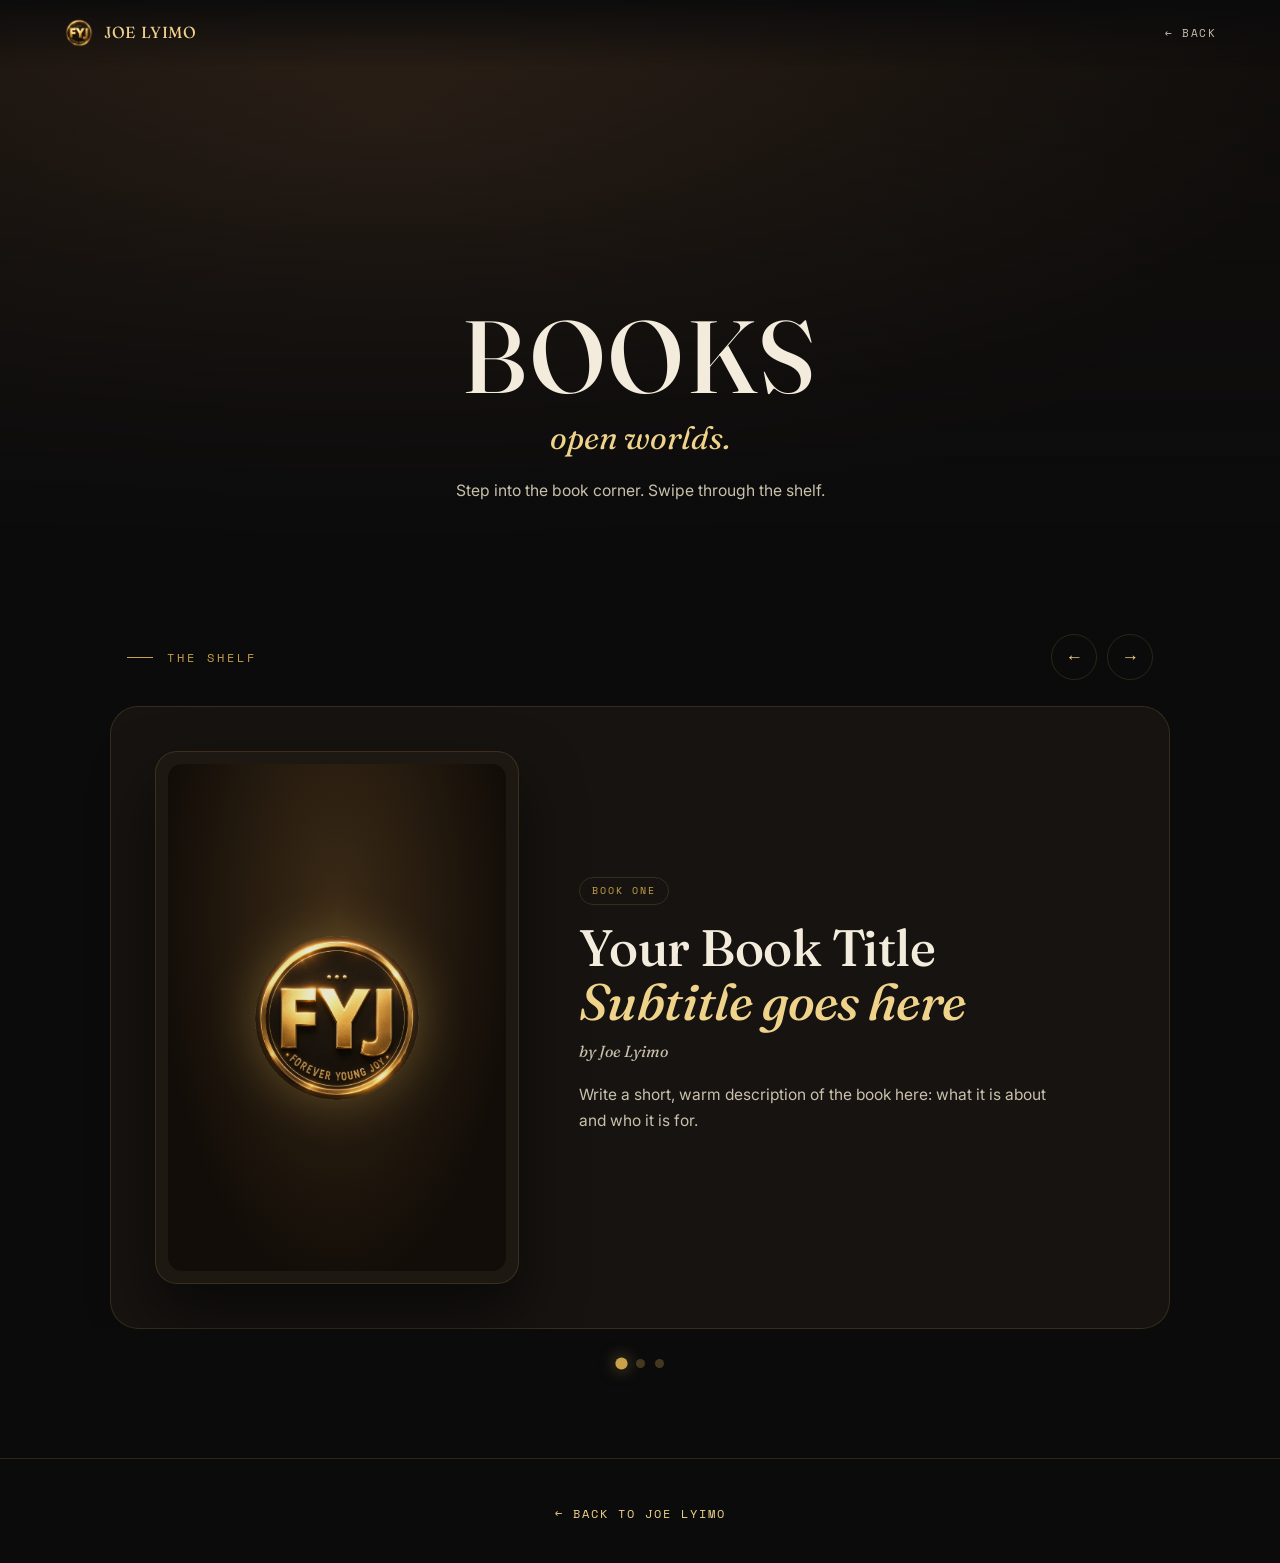
==== books.html @ fc8d6284 "Add files via upload" ====
<!DOCTYPE html>
<html lang="en">
<head>
<meta charset="UTF-8">
<meta name="viewport" content="width=device-width, initial-scale=1.0">
<title>The Book Corner — Joe Lyimo | FYJ</title>
<meta name="description" content="The Book Corner by Joe Lyimo (FYJ). Open worlds, one book at a time.">
<meta property="og:title" content="The Book Corner — Joe Lyimo | FYJ">
<meta property="og:image" content="assets/fyj-mark.png">

<link href="https://fonts.googleapis.com/css2?family=Fraunces:opsz,wght@9..144,300;9..144,400;9..144,500;9..144,600;9..144,700&family=Inter:wght@300;400;500;600&family=Space+Mono:wght@400;700&display=swap" rel="stylesheet">

<style>
:root{
--ink:#0b0b0c;
--panel:#161310;
--gold:#c9a24b;
--gold-bright:#f0d38a;
--bone:#f3ecdd;
--bone-dim:#c9c0ac;
--line:rgba(201,162,75,0.18);
}
*{margin:0;padding:0;box-sizing:border-box;}
html{scroll-behavior:smooth;}
body{background:var(--ink);color:var(--bone);font-family:'Inter',sans-serif;line-height:1.7;overflow-x:hidden;}
img{max-width:100%;display:block;}
h1,h2,h3{font-family:'Fraunces',serif;font-weight:500;letter-spacing:-0.01em;}

/* NAV */
.nav{
position:fixed;top:0;left:0;right:0;z-index:500;
display:flex;justify-content:space-between;align-items:center;
padding:18px 5%;
background:linear-gradient(180deg,rgba(11,11,12,0.92),transparent);
backdrop-filter:blur(6px);
}
.nav .mark{display:flex;align-items:center;gap:10px;text-decoration:none;color:var(--gold-bright);font-family:'Fraunces',serif;letter-spacing:0.04em;}
.nav .mark img{width:30px;height:30px;}
.nav .back{font-family:'Space Mono',monospace;font-size:0.7rem;letter-spacing:1.5px;text-transform:uppercase;color:var(--bone-dim);text-decoration:none;transition:.3s;}
.nav .back:hover{color:var(--gold-bright);}

/* BANNER */
.banner{
position:relative;
min-height:62vh;
display:flex;flex-direction:column;align-items:center;justify-content:center;
text-align:center;
padding:120px 6% 60px;
background:
linear-gradient(180deg,rgba(11,11,12,0.45) 0%,rgba(11,11,12,0.95) 100%),
url('assets/books-hero.jpg') center/cover no-repeat,
radial-gradient(ellipse at 30% 20%,#4a3320,#17110b 70%);
}
.banner .mark-spin{
width:clamp(110px,24vw,170px);
margin-bottom:18px;
filter:drop-shadow(0 0 35px rgba(201,162,75,0.45));
animation:spin 32s linear infinite;
}
@keyframes spin{to{transform:rotate(360deg);}}
.banner h1{font-size:clamp(3.2rem,11vw,6.4rem);line-height:0.95;letter-spacing:0.03em;}
.banner .sub{font-style:italic;font-family:'Fraunces',serif;color:var(--gold-bright);font-size:clamp(1.3rem,3.4vw,2rem);margin-top:6px;}
.banner .line{color:var(--bone-dim);margin-top:12px;max-width:460px;font-size:0.98rem;}

.rise{opacity:0;transform:translateY(22px);animation:rise 1.1s ease forwards;}
.rise.d1{animation-delay:.15s}.rise.d2{animation-delay:.4s}.rise.d3{animation-delay:.65s}.rise.d4{animation-delay:.9s}
@keyframes rise{to{opacity:1;transform:translateY(0);}}

/* SLIDER */
.shelf{padding:70px 0 90px;position:relative;}
.shelf-head{display:flex;justify-content:space-between;align-items:center;max-width:1180px;margin:0 auto 26px;padding:0 6%;}
.eyebrow{font-family:'Space Mono',monospace;font-size:0.72rem;letter-spacing:3px;text-transform:uppercase;color:var(--gold);display:flex;align-items:center;gap:14px;}
.eyebrow::before{content:'';width:26px;height:1px;background:var(--gold);}
.arrows{display:flex;gap:10px;}
.arrows button{
width:46px;height:46px;border-radius:50%;
background:transparent;border:1px solid var(--line);color:var(--gold-bright);
font-size:1.1rem;cursor:pointer;transition:.3s;
}
.arrows button:hover{border-color:var(--gold);background:rgba(201,162,75,0.1);}

.track{
display:flex;
overflow-x:auto;
scroll-snap-type:x mandatory;
scroll-behavior:smooth;
-webkit-overflow-scrolling:touch;
scrollbar-width:none;
}
.track::-webkit-scrollbar{display:none;}

.slide{
flex:0 0 100%;
scroll-snap-align:center;
display:flex;justify-content:center;
padding:0 5%;
}

.book{
width:100%;max-width:1060px;
display:grid;
grid-template-columns:minmax(220px,0.8fr) 1.2fr;
gap:clamp(24px,5vw,60px);
align-items:center;
padding:clamp(22px,4vw,44px);
background:var(--panel);
border:1px solid var(--line);
}

.cover-frame{
padding:12px;
border:1px solid var(--line);
background:rgba(201,162,75,0.04);
box-shadow:0 30px 60px rgba(0,0,0,0.5);
}
.cover{
aspect-ratio:2/3;
width:100%;
display:flex;align-items:center;justify-content:center;
background:radial-gradient(ellipse at 50% 30%,#3b2a16,#120d08 75%);
overflow:hidden;
}
.cover img.real{width:100%;height:100%;object-fit:cover;}
.cover img.ph{width:55%;opacity:0.9;filter:drop-shadow(0 0 25px rgba(201,162,75,0.4));}

.tag{
display:inline-block;
font-family:'Space Mono',monospace;font-size:0.65rem;letter-spacing:2px;text-transform:uppercase;
color:var(--gold);border:1px solid var(--line);padding:4px 12px;margin-bottom:16px;
}
.book h2{font-size:clamp(2rem,5vw,3.2rem);line-height:1.05;}
.book h2 em{display:block;color:var(--gold-bright);font-style:italic;}
.by{font-style:italic;font-family:'Fraunces',serif;color:var(--bone-dim);margin:10px 0 16px;}
.blurb{color:var(--bone-dim);font-size:0.97rem;max-width:480px;}
.actions{display:flex;gap:12px;flex-wrap:wrap;margin-top:26px;}
.btn{
display:inline-block;padding:14px 26px;
font-family:'Space Mono',monospace;font-size:0.72rem;letter-spacing:1.5px;text-transform:uppercase;
text-decoration:none;border:1px solid var(--gold);transition:.3s;
}
.btn-gold{background:var(--gold);color:var(--ink);}
.btn-gold:hover{background:var(--gold-bright);border-color:var(--gold-bright);}
.btn-ghost{color:var(--gold-bright);}
.btn-ghost:hover{background:rgba(201,162,75,0.1);}

.dots{display:flex;justify-content:center;gap:10px;margin-top:30px;}
.dots button{
width:9px;height:9px;border-radius:50%;border:0;cursor:pointer;
background:rgba(201,162,75,0.3);transition:.3s;
}
.dots button.on{background:var(--gold);transform:scale(1.35);box-shadow:0 0 12px rgba(201,162,75,0.6);}

/* modern rounded edges */
.book{border-radius:28px;}
.cover-frame{border-radius:22px;}
.cover{border-radius:14px;}
.btn{border-radius:100px;}
.tag{border-radius:100px;}

.foot{padding:40px 6% 36px;text-align:center;border-top:1px solid var(--line);}
.foot a{font-family:'Space Mono',monospace;font-size:0.72rem;letter-spacing:2px;text-transform:uppercase;color:var(--gold-bright);text-decoration:none;}

@media(max-width:760px){
.book{grid-template-columns:1fr;text-align:center;}
.cover-frame{max-width:240px;margin:0 auto;}
.blurb{margin:0 auto;}
.actions{justify-content:center;}
.slide{padding:0 4%;}
}
@media(prefers-reduced-motion:reduce){*{animation:none !important;}.rise{opacity:1;transform:none;}}
</style>
</head>
<body>

<nav class="nav">
<a href="joe.html" class="mark"><img src="assets/fyj-mark.png" alt="FYJ">JOE LYIMO</a>
<a href="joe.html#worlds" class="back">← Back</a>
</nav>

<header class="banner">
<img src="assets/fyj-mark.png" alt="FYJ" class="mark-spin rise d1">
<h1 class="rise d2">BOOKS</h1>
<div class="sub rise d3">open worlds.</div>
<p class="line rise d4">Step into the book corner. Swipe through the shelf.</p>
</header>

<section class="shelf">
<div class="shelf-head">
<div class="eyebrow">The Shelf</div>
<div class="arrows">
<button id="prev" aria-label="Previous book">←</button>
<button id="next" aria-label="Next book">→</button>
</div>
</div>

<div class="track" id="track"></div>
<div class="dots" id="dots"></div>
</section>

<div class="foot"><a href="joe.html">← Back to Joe Lyimo</a></div>

<script>
/* ===== ADD YOUR BOOKS HERE =====
   Copy one block per book. cover: path to the cover image (leave "" to show the FYJ mark).
   buy / more: links (leave "" to hide the button). */
var BOOKS = [
  {
    tag: "Book One",
    title: "Your Book Title",
    subtitle: "Subtitle goes here",
    author: "by Joe Lyimo",
    blurb: "Write a short, warm description of the book here: what it is about and who it is for.",
    cover: "",
    buy: "",
    buyLabel: "Get the book",
    more: ""
  },
  {
    tag: "Book Two",
    title: "Another Title",
    subtitle: "Subtitle goes here",
    author: "by Joe Lyimo",
    blurb: "A few sentences about the second book.",
    cover: "",
    buy: "",
    buyLabel: "Get the book",
    more: ""
  },
  {
    tag: "Coming Soon",
    title: "The Next One",
    subtitle: "In the making",
    author: "by Joe Lyimo",
    blurb: "A glimpse of what is coming next.",
    cover: "",
    buy: "",
    buyLabel: "Get the book",
    more: ""
  }
];

(function(){
  var track = document.getElementById('track');
  var dots = document.getElementById('dots');

  BOOKS.forEach(function(b, i){
    var coverHtml = b.cover
      ? '<img class="real" src="'+b.cover+'" alt="'+b.title+' cover">'
      : '<img class="ph" src="assets/fyj-mark.png" alt="FYJ">';
    var actions = '';
    if(b.buy)  actions += '<a class="btn btn-gold" href="'+b.buy+'" target="_blank">'+(b.buyLabel||'Get the book')+'</a>';
    if(b.more) actions += '<a class="btn btn-ghost" href="'+b.more+'" target="_blank">Read more ↓</a>';

    var slide = document.createElement('div');
    slide.className = 'slide';
    slide.innerHTML =
      '<article class="book">' +
        '<div class="cover-frame"><div class="cover">'+coverHtml+'</div></div>' +
        '<div>' +
          '<span class="tag">'+b.tag+'</span>' +
          '<h2>'+b.title+'<em>'+b.subtitle+'</em></h2>' +
          '<div class="by">'+b.author+'</div>' +
          '<p class="blurb">'+b.blurb+'</p>' +
          '<div class="actions">'+actions+'</div>' +
        '</div>' +
      '</article>';
    track.appendChild(slide);

    var d = document.createElement('button');
    d.setAttribute('aria-label','Go to book '+(i+1));
    d.addEventListener('click', function(){ go(i); });
    dots.appendChild(d);
  });

  var current = 0;
  function go(i){
    current = Math.max(0, Math.min(BOOKS.length-1, i));
    track.scrollTo({left: current * track.clientWidth, behavior:'smooth'});
  }
  function mark(){
    var i = Math.round(track.scrollLeft / track.clientWidth);
    current = i;
    Array.prototype.forEach.call(dots.children, function(el, k){ el.classList.toggle('on', k===i); });
  }
  track.addEventListener('scroll', function(){ window.requestAnimationFrame(mark); });
  document.getElementById('prev').addEventListener('click', function(){ go(current-1); });
  document.getElementById('next').addEventListener('click', function(){ go(current+1); });
  document.addEventListener('keydown', function(e){
    if(e.key==='ArrowRight') go(current+1);
    if(e.key==='ArrowLeft')  go(current-1);
  });
  window.addEventListener('resize', function(){ track.scrollLeft = current * track.clientWidth; });
  mark();
})();
</script>
</body>
</html>
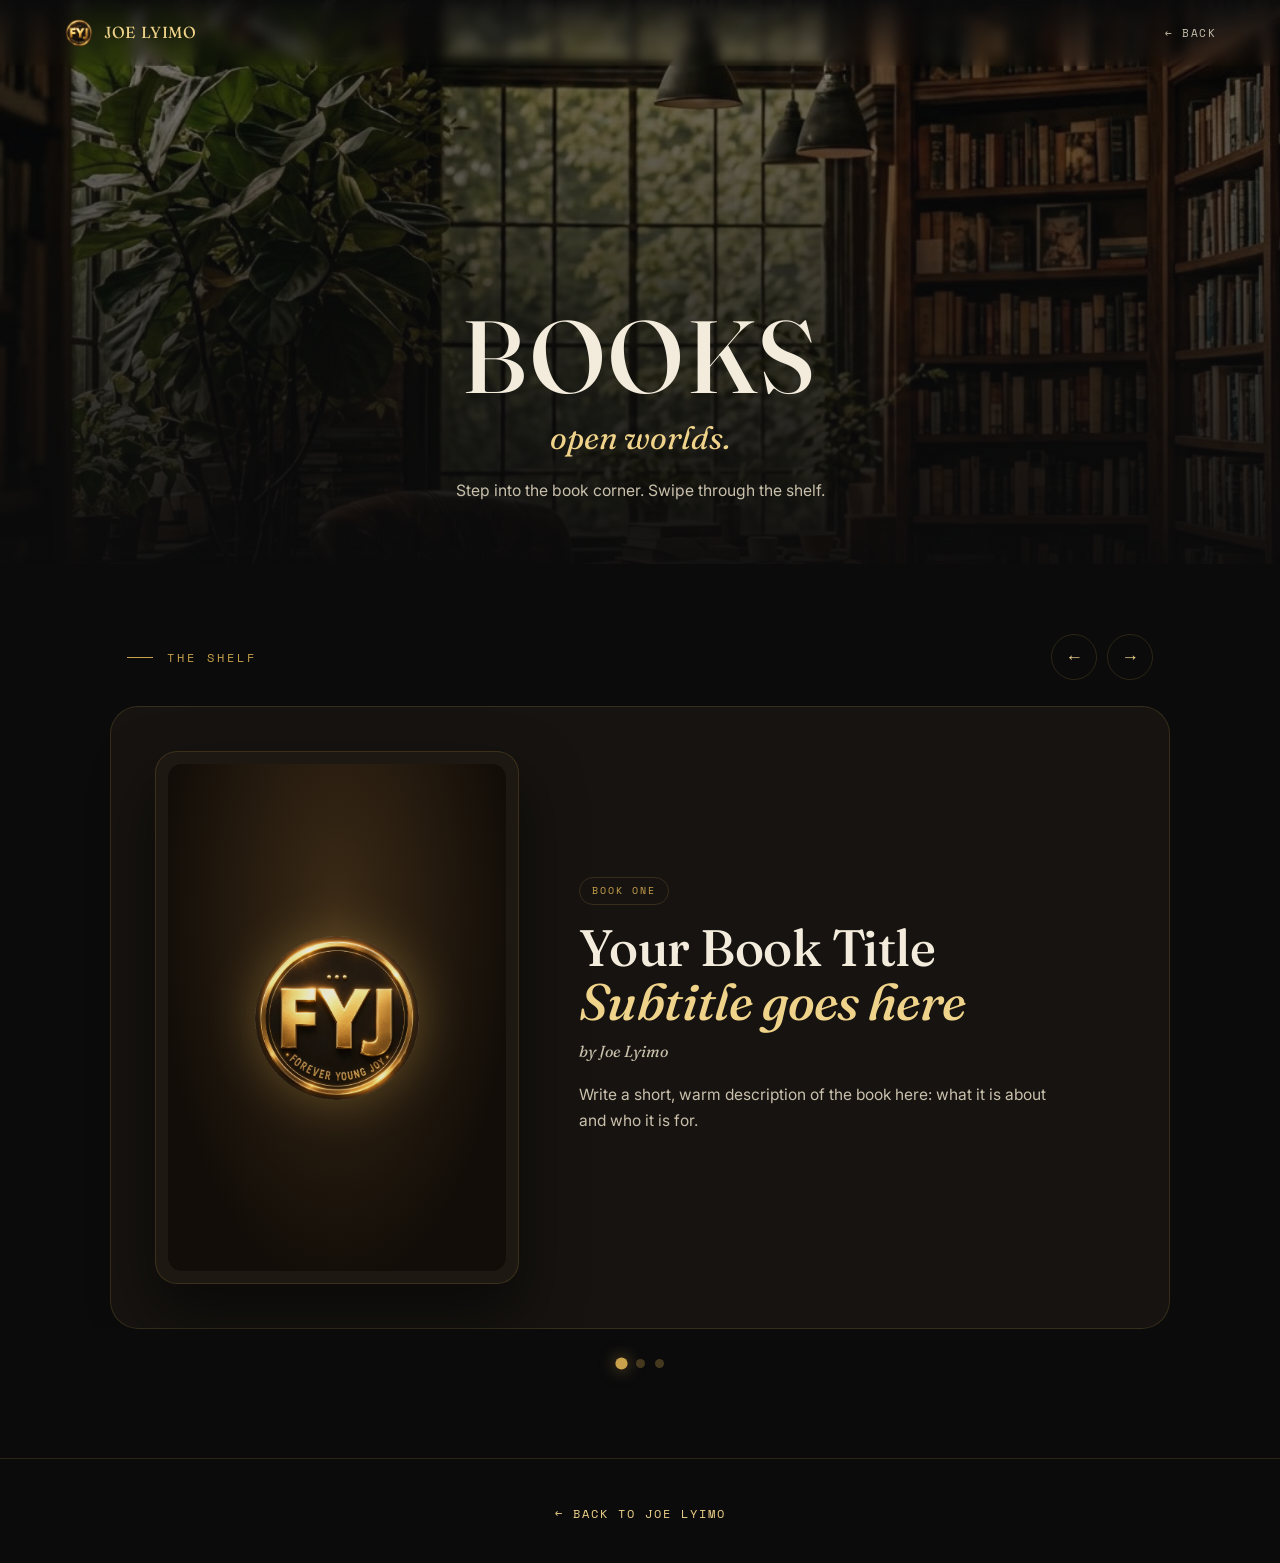
==== commit b3dfcf0d: "Add files via upload" ====
--- a/books.html
+++ b/books.html
@@ -3,10 +3,37 @@
 <head>
 <meta charset="UTF-8">
 <meta name="viewport" content="width=device-width, initial-scale=1.0">
-<title>The Book Corner — Joe Lyimo | FYJ</title>
-<meta name="description" content="The Book Corner by Joe Lyimo (FYJ). Open worlds, one book at a time.">
-<meta property="og:title" content="The Book Corner — Joe Lyimo | FYJ">
-<meta property="og:image" content="assets/fyj-mark.png">
+<title>The Book Corner — Books by Joe Lyimo (FYJ) | Open Worlds</title>
+<meta name="description" content="The Book Corner by Joe Lyimo (FYJ, Forever Young Joy). Browse his books, poetry and writing. Open worlds, one book at a time.">
+<meta name="robots" content="index, follow, max-image-preview:large">
+<meta name="theme-color" content="#0b0b0c">
+<link rel="canonical" href="https://harmony4healthh4hafrica-stack.github.io/harmony4health_africa/books.html">
+<link rel="icon" href="assets/books-logo.png">
+
+<!-- Preview image for this page: the gold open-book FYJ logo (save it as assets/books-logo.png) -->
+<meta property="og:title" content="The Book Corner — Joe Lyimo (FYJ)">
+<meta property="og:description" content="Open worlds, one book at a time. Browse the books and writing of Joe Lyimo (FYJ).">
+<meta property="og:image" content="https://harmony4healthh4hafrica-stack.github.io/harmony4health_africa/assets/books-logo.png">
+<meta property="og:image:alt" content="Gold open book with the FYJ Forever Young Joy logo">
+<meta property="og:url" content="https://harmony4healthh4hafrica-stack.github.io/harmony4health_africa/books.html">
+<meta property="og:type" content="website">
+<meta property="og:site_name" content="Joe Lyimo — FYJ">
+<meta name="twitter:card" content="summary_large_image">
+<meta name="twitter:title" content="The Book Corner — Joe Lyimo (FYJ)">
+<meta name="twitter:description" content="Open worlds, one book at a time.">
+<meta name="twitter:image" content="https://harmony4healthh4hafrica-stack.github.io/harmony4health_africa/assets/books-logo.png">
+
+<script type="application/ld+json">
+{
+  "@context": "https://schema.org",
+  "@type": "CollectionPage",
+  "name": "The Book Corner — Joe Lyimo (FYJ)",
+  "description": "Books and writing by Joe Lyimo (FYJ, Forever Young Joy).",
+  "url": "https://harmony4healthh4hafrica-stack.github.io/harmony4health_africa/books.html",
+  "image": "https://harmony4healthh4hafrica-stack.github.io/harmony4health_africa/assets/books-logo.png",
+  "author": { "@type": "Person", "name": "Joe Lyimo", "alternateName": "FYJ" }
+}
+</script>
 
 <link href="https://fonts.googleapis.com/css2?family=Fraunces:opsz,wght@9..144,300;9..144,400;9..144,500;9..144,600;9..144,700&family=Inter:wght@300;400;500;600&family=Space+Mono:wght@400;700&display=swap" rel="stylesheet">
 
